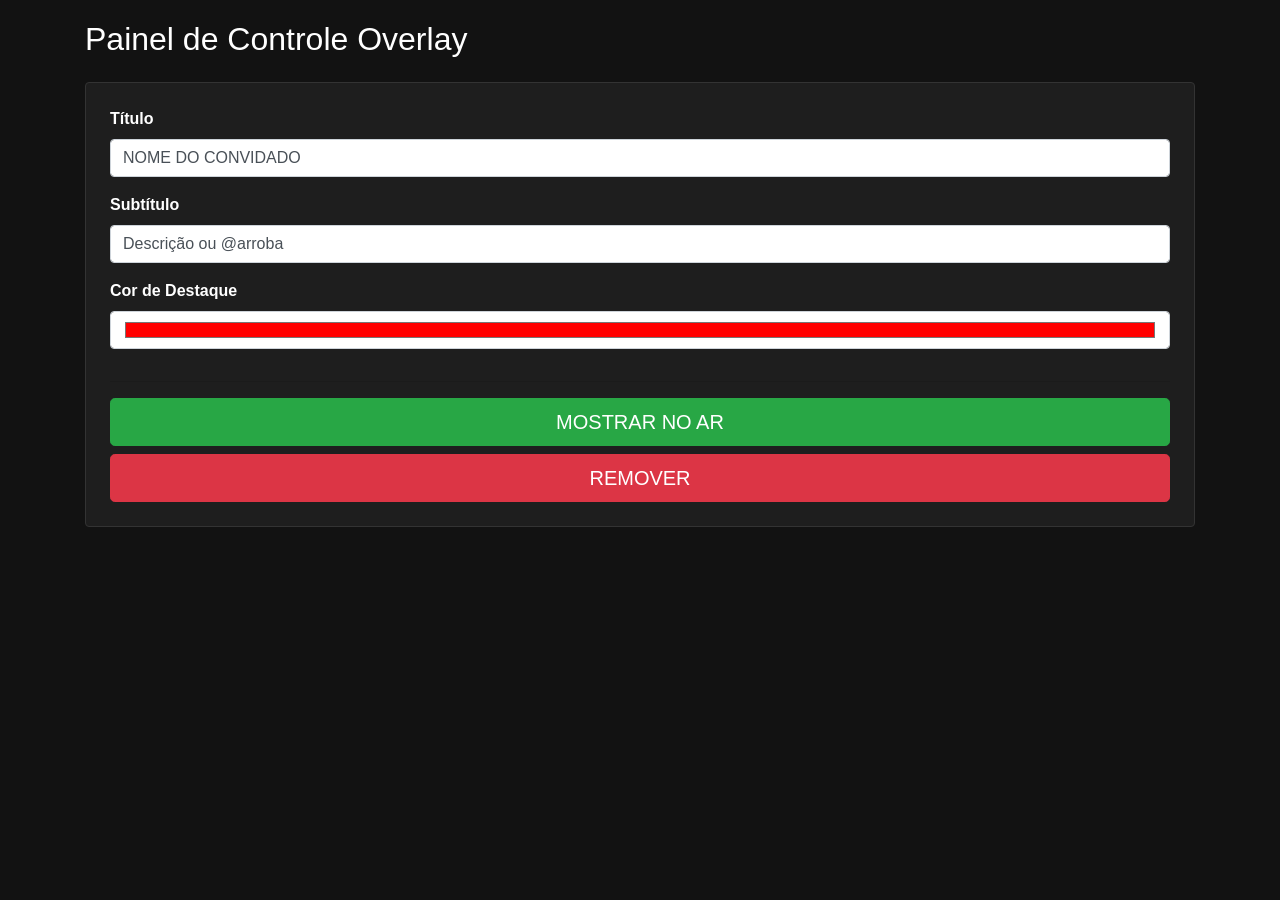
==== index.html @ bfc61b53 "Rename control.html to index.html" ====
<!DOCTYPE html>
<html lang="pt-br">
<head>
    <meta charset="UTF-8">
    <link rel="stylesheet" href="https://cdnjs.cloudflare.com/ajax/libs/twitter-bootstrap/4.5.3/css/bootstrap.min.css">
    <style>
        body { background: #121212; color: white; padding: 20px; }
        .card { background: #1e1e1e; border: 1px solid #333; }
        label { font-weight: bold; }
    </style>
</head>
<body>
    <div class="container">
        <h2 class="mb-4">Painel de Controle Overlay</h2>
        
        <div class="card p-4">
            <div class="form-group">
                <label>Título</label>
                <input type="text" id="title" class="form-control" value="NOME DO CONVIDADO">
            </div>
            <div class="form-group">
                <label>Subtítulo</label>
                <input type="text" id="subtitle" class="form-control" value="Descrição ou @arroba">
            </div>
            <div class="form-group">
                <label>Cor de Destaque</label>
                <input type="color" id="color" class="form-control" value="#ff0000">
            </div>
            <hr>
            <button class="btn btn-success btn-lg btn-block" onclick="sendData(true)">MOSTRAR NO AR</button>
            <button class="btn btn-danger btn-lg btn-block" onclick="sendData(false)">REMOVER</button>
        </div>
    </div>

    <script>
        function sendData(isVisible) {
            const data = {
                title: document.getElementById('title').value,
                subtitle: document.getElementById('subtitle').value,
                color: document.getElementById('color').value,
                visible: isVisible
            };
            localStorage.setItem('overlayData', JSON.stringify(data));
        }
    </script>
</body>
</html>
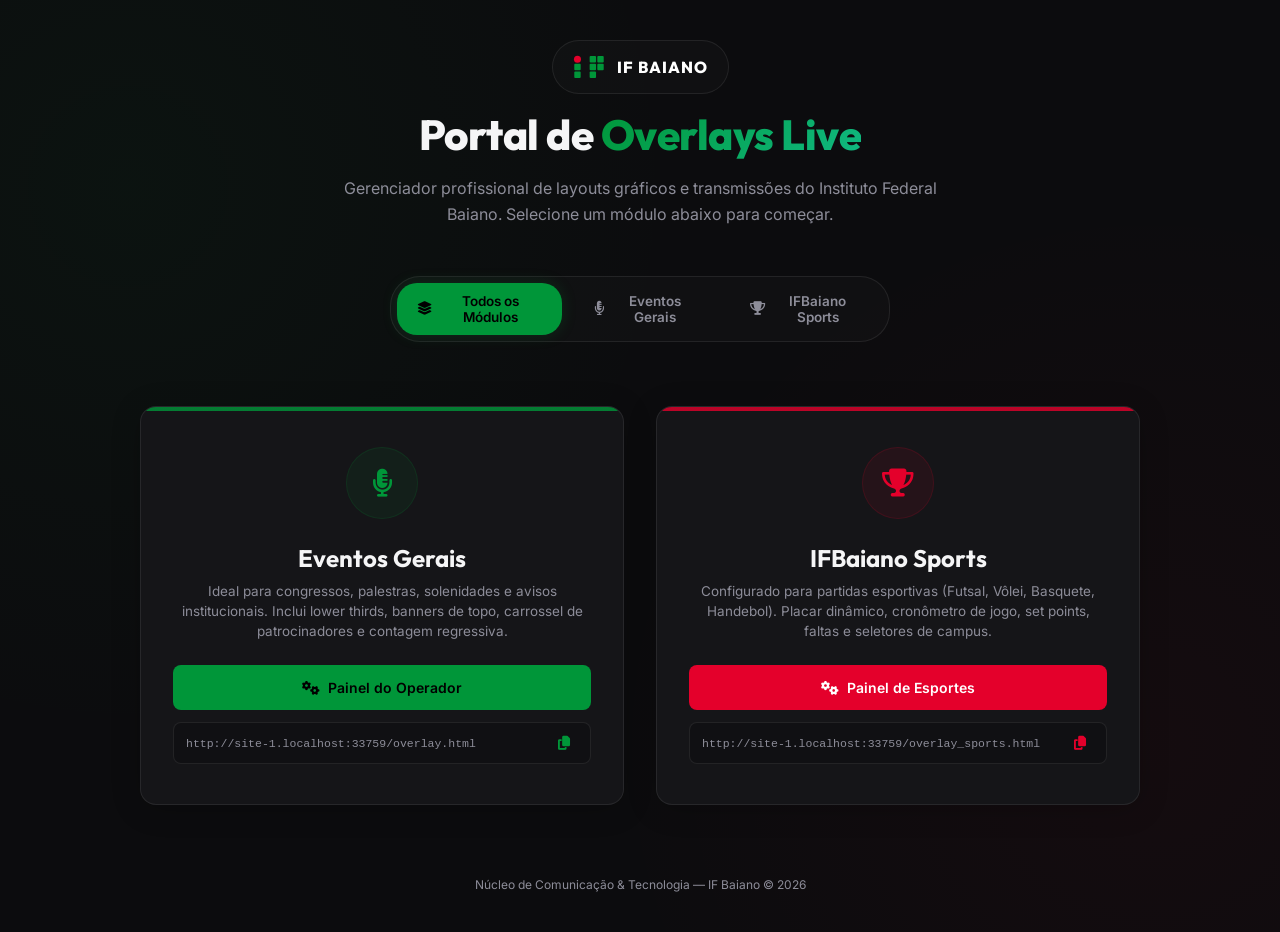
==== commit 7d9ba683: "att" ====
--- a/index.html
+++ b/index.html
@@ -1,47 +1,475 @@
 <!DOCTYPE html>
-<html lang="pt-br">
+<html lang="pt-BR">
 <head>
-    <meta charset="UTF-8">
-    <link rel="stylesheet" href="https://cdnjs.cloudflare.com/ajax/libs/twitter-bootstrap/4.5.3/css/bootstrap.min.css">
-    <style>
-        body { background: #121212; color: white; padding: 20px; }
-        .card { background: #1e1e1e; border: 1px solid #333; }
-        label { font-weight: bold; }
-    </style>
+  <meta charset="UTF-8">
+  <meta name="viewport" content="width=device-width, initial-scale=1.0">
+  <title>Portal de Overlays Live — IF Baiano</title>
+  <!-- Google Fonts: Inter & Outfit -->
+  <link rel="preconnect" href="https://fonts.googleapis.com">
+  <link rel="preconnect" href="https://fonts.gstatic.com" crossorigin>
+  <link href="https://fonts.googleapis.com/css2?family=Inter:wght@300;400;500;600;700&family=Outfit:wght@400;600;700;800&display=swap" rel="stylesheet">
+  <!-- FontAwesome Icons -->
+  <link rel="stylesheet" href="https://cdnjs.cloudflare.com/ajax/libs/font-awesome/6.4.0/css/all.min.css">
+  <style>
+    :root {
+      --font-body: 'Inter', sans-serif;
+      --font-display: 'Outfit', sans-serif;
+      --bg-app: #0c0c0e;
+      --bg-card: #151518;
+      --color-green: #009639;
+      --color-red: #e4002b;
+      --border-color: rgba(255, 255, 255, 0.08);
+      --text-primary: #f5f5f6;
+      --text-muted: #8d8d99;
+      --transition: 0.3s cubic-bezier(0.4, 0, 0.2, 1);
+    }
+
+    * {
+      box-sizing: border-box;
+      margin: 0;
+      padding: 0;
+    }
+
+    body {
+      font-family: var(--font-body);
+      background-color: var(--bg-app);
+      color: var(--text-primary);
+      min-height: 100vh;
+      display: flex;
+      flex-direction: column;
+      align-items: center;
+      justify-content: center;
+      padding: 40px 20px;
+      background-image: radial-gradient(circle at 10% 20%, rgba(0, 150, 57, 0.05) 0%, transparent 40%),
+                        radial-gradient(circle at 90% 80%, rgba(228, 0, 43, 0.04) 0%, transparent 40%);
+    }
+
+    .container {
+      max-width: 1000px;
+      width: 100%;
+      text-align: center;
+      display: flex;
+      flex-direction: column;
+      gap: 48px;
+    }
+
+    /* HEADER */
+    .header-section {
+      display: flex;
+      flex-direction: column;
+      align-items: center;
+      gap: 16px;
+    }
+
+    .brand-badge {
+      display: flex;
+      align-items: center;
+      gap: 12px;
+      background-color: rgba(255, 255, 255, 0.02);
+      border: 1px solid var(--border-color);
+      padding: 10px 20px;
+      border-radius: 30px;
+    }
+
+    .brand-logo-svg {
+      width: 32px;
+      height: 32px;
+    }
+
+    .brand-badge span {
+      font-family: var(--font-display);
+      font-size: 16px;
+      font-weight: 800;
+      text-transform: uppercase;
+      letter-spacing: 1px;
+      color: #fff;
+    }
+
+    .header-section h1 {
+      font-family: var(--font-display);
+      font-size: 42px;
+      font-weight: 800;
+      letter-spacing: -0.5px;
+      line-height: 1.2;
+    }
+
+    .header-section h1 span {
+      background: linear-gradient(135deg, var(--color-green) 0%, #10b981 100%);
+      -webkit-background-clip: text;
+      -webkit-text-fill-color: transparent;
+    }
+
+    .header-section p {
+      font-size: 16px;
+      color: var(--text-muted);
+      max-width: 600px;
+      margin: 0 auto;
+      line-height: 1.6;
+    }
+
+    /* GRID PORTALS */
+    .portal-grid {
+      display: grid;
+      grid-template-columns: repeat(2, 1fr);
+      gap: 32px;
+    }
+
+    .portal-card {
+      background-color: var(--bg-card);
+      border: 1px solid var(--border-color);
+      border-radius: 16px;
+      padding: 40px 32px;
+      display: flex;
+      flex-direction: column;
+      align-items: center;
+      gap: 24px;
+      position: relative;
+      overflow: hidden;
+      box-shadow: 0 4px 30px rgba(0,0,0,0.2);
+      transition: var(--transition);
+    }
+
+    .portal-card::before {
+      content: '';
+      position: absolute;
+      top: 0;
+      left: 0;
+      width: 100%;
+      height: 4px;
+      background: linear-gradient(90deg, var(--color-green), var(--color-green));
+      opacity: 0.8;
+    }
+
+    .portal-card.sports::before {
+      background: linear-gradient(90deg, var(--color-red), var(--color-red));
+    }
+
+    .portal-card:hover {
+      transform: translateY(-8px);
+      border-color: rgba(0, 150, 57, 0.25);
+      box-shadow: 0 10px 40px rgba(0, 150, 57, 0.08);
+    }
+
+    .portal-card.sports:hover {
+      border-color: rgba(228, 0, 43, 0.25);
+      box-shadow: 0 10px 40px rgba(228, 0, 43, 0.08);
+    }
+
+    .icon-wrapper {
+      width: 72px;
+      height: 72px;
+      background-color: rgba(0, 150, 57, 0.08);
+      border: 1px solid rgba(0, 150, 57, 0.15);
+      border-radius: 50%;
+      display: flex;
+      align-items: center;
+      justify-content: center;
+      font-size: 28px;
+      color: var(--color-green);
+      transition: var(--transition);
+    }
+
+    .portal-card.sports .icon-wrapper {
+      background-color: rgba(228, 0, 43, 0.08);
+      border-color: rgba(228, 0, 43, 0.15);
+      color: var(--color-red);
+    }
+
+    .portal-card:hover .icon-wrapper {
+      transform: scale(1.1);
+    }
+
+    .card-info h2 {
+      font-family: var(--font-display);
+      font-size: 24px;
+      font-weight: 700;
+      margin-bottom: 8px;
+    }
+
+    .card-info p {
+      font-size: 13.5px;
+      color: var(--text-muted);
+      line-height: 1.5;
+    }
+
+    /* BUTTONS AND INPUTS */
+    .button-group {
+      display: flex;
+      flex-direction: column;
+      gap: 12px;
+      width: 100%;
+    }
+
+    .btn {
+      width: 100%;
+      padding: 14px;
+      border-radius: 8px;
+      text-decoration: none;
+      font-family: var(--font-body);
+      font-size: 14px;
+      font-weight: 600;
+      display: flex;
+      align-items: center;
+      justify-content: center;
+      gap: 8px;
+      cursor: pointer;
+      transition: var(--transition);
+    }
+
+    .btn-primary {
+      background-color: var(--color-green);
+      color: #000;
+      border: none;
+    }
+
+    .btn-primary:hover {
+      opacity: 0.9;
+      box-shadow: 0 0 15px rgba(0, 150, 57, 0.3);
+    }
+
+    .portal-card.sports .btn-primary {
+      background-color: var(--color-red);
+      color: #fff;
+    }
+
+    .portal-card.sports .btn-primary:hover {
+      box-shadow: 0 0 15px rgba(228, 0, 43, 0.3);
+    }
+
+    .obs-link-box {
+      width: 100%;
+      background-color: rgba(0, 0, 0, 0.2);
+      border: 1px solid var(--border-color);
+      border-radius: 8px;
+      padding: 8px 12px;
+      display: flex;
+      align-items: center;
+      justify-content: space-between;
+      gap: 10px;
+    }
+
+    .obs-link-box span {
+      font-family: monospace;
+      font-size: 11.5px;
+      color: var(--text-muted);
+      white-space: nowrap;
+      overflow: hidden;
+      text-overflow: ellipsis;
+      flex: 1;
+      text-align: left;
+    }
+
+    .copy-btn {
+      background: transparent;
+      border: none;
+      color: var(--color-green);
+      cursor: pointer;
+      font-size: 14px;
+      padding: 4px 8px;
+      transition: var(--transition);
+    }
+
+    .portal-card.sports .copy-btn {
+      color: var(--color-red);
+    }
+
+    .copy-btn:hover {
+      transform: scale(1.1);
+    }
+
+    .footer {
+      font-size: 12px;
+      color: var(--text-muted);
+      margin-top: 24px;
+    }
+
+    @media (max-width: 768px) {
+      .portal-grid {
+        grid-template-columns: 1fr;
+        gap: 24px;
+      }
+      .header-section h1 {
+        font-size: 32px;
+      }
+    }
+
+    /* TABS SYSTEM */
+    .tabs-container {
+      display: flex;
+      justify-content: center;
+      gap: 12px;
+      background-color: rgba(255, 255, 255, 0.02);
+      border: 1px solid var(--border-color);
+      padding: 6px;
+      border-radius: 30px;
+      max-width: 500px;
+      margin: 0 auto 16px auto;
+    }
+
+    .tab-btn {
+      background: transparent;
+      border: none;
+      color: var(--text-muted);
+      padding: 10px 20px;
+      border-radius: 20px;
+      font-family: var(--font-body);
+      font-size: 13.5px;
+      font-weight: 600;
+      cursor: pointer;
+      transition: var(--transition);
+      display: flex;
+      align-items: center;
+      gap: 8px;
+    }
+
+    .tab-btn:hover {
+      color: #fff;
+      background-color: rgba(255, 255, 255, 0.04);
+    }
+
+    .tab-btn.active {
+      background-color: var(--color-green);
+      color: #000;
+      box-shadow: 0 0 15px rgba(0, 150, 57, 0.2);
+    }
+    
+    .tab-btn.active.sports-tab {
+      background-color: var(--color-red);
+      color: #fff;
+      box-shadow: 0 0 15px rgba(228, 0, 43, 0.2);
+    }
+  </style>
 </head>
 <body>
-    <div class="container">
-        <h2 class="mb-4">Painel de Controle Overlay</h2>
-        
-        <div class="card p-4">
-            <div class="form-group">
-                <label>Título</label>
-                <input type="text" id="title" class="form-control" value="NOME DO CONVIDADO">
-            </div>
-            <div class="form-group">
-                <label>Subtítulo</label>
-                <input type="text" id="subtitle" class="form-control" value="Descrição ou @arroba">
-            </div>
-            <div class="form-group">
-                <label>Cor de Destaque</label>
-                <input type="color" id="color" class="form-control" value="#ff0000">
-            </div>
-            <hr>
-            <button class="btn btn-success btn-lg btn-block" onclick="sendData(true)">MOSTRAR NO AR</button>
-            <button class="btn btn-danger btn-lg btn-block" onclick="sendData(false)">REMOVER</button>
-        </div>
+  <div class="container">
+    
+    <!-- HEADER -->
+    <header class="header-section">
+      <div class="brand-badge">
+        <svg class="brand-logo-svg" viewBox="0 0 100 100">
+          <circle cx="14" cy="26" r="11" fill="#E4002B"></circle>
+          <rect x="4" y="40" width="20" height="20" rx="3" fill="#009639"></rect>
+          <rect x="4" y="64" width="20" height="20" rx="3" fill="#009639"></rect>
+          <rect x="52" y="16" width="20" height="20" rx="3" fill="#009639"></rect>
+          <rect x="52" y="40" width="20" height="20" rx="3" fill="#009639"></rect>
+          <rect x="52" y="64" width="20" height="20" rx="3" fill="#009639"></rect>
+          <rect x="76" y="16" width="20" height="20" rx="3" fill="#009639"></rect>
+          <rect x="76" y="40" width="20" height="20" rx="3" fill="#009639"></rect>
+        </svg>
+        <span>IF Baiano</span>
+      </div>
+      <h1>Portal de <span>Overlays Live</span></h1>
+      <p>Gerenciador profissional de layouts gráficos e transmissões do Instituto Federal Baiano. Selecione um módulo abaixo para começar.</p>
+    </header>
+
+    <!-- TABS SELECTOR -->
+    <div class="tabs-container">
+      <button class="tab-btn active" id="tab-all" onclick="switchHubTab('all')">
+        <i class="fa-solid fa-layer-group"></i> Todos os Módulos
+      </button>
+      <button class="tab-btn" id="tab-events" onclick="switchHubTab('events')">
+        <i class="fa-solid fa-microphone-lines"></i> Eventos Gerais
+      </button>
+      <button class="tab-btn" id="tab-sports" onclick="switchHubTab('sports')">
+        <i class="fa-solid fa-trophy"></i> IFBaiano Sports
+      </button>
     </div>
 
-    <script>
-        function sendData(isVisible) {
-            const data = {
-                title: document.getElementById('title').value,
-                subtitle: document.getElementById('subtitle').value,
-                color: document.getElementById('color').value,
-                visible: isVisible
-            };
-            localStorage.setItem('overlayData', JSON.stringify(data));
+    <!-- GRID -->
+    <div class="portal-grid">
+      
+      <!-- EVENTS PORTAL -->
+      <div class="portal-card events">
+        <div class="icon-wrapper">
+          <i class="fa-solid fa-microphone-lines"></i>
+        </div>
+        <div class="card-info">
+          <h2>Eventos Gerais</h2>
+          <p>Ideal para congressos, palestras, solenidades e avisos institucionais. Inclui lower thirds, banners de topo, carrossel de patrocinadores e contagem regressiva.</p>
+        </div>
+        <div class="button-group">
+          <a href="control.html" class="btn btn-primary">
+            <i class="fa-solid fa-gears"></i> Painel do Operador
+          </a>
+          <div class="obs-link-box">
+            <span id="url-events">http://localhost:8000/events/overlay</span>
+            <button class="copy-btn" onclick="copyUrl('url-events')" title="Copiar link para o OBS">
+              <i class="fa-solid fa-copy"></i>
+            </button>
+          </div>
+        </div>
+      </div>
+
+      <!-- SPORTS PORTAL -->
+      <div class="portal-card sports">
+        <div class="icon-wrapper">
+          <i class="fa-solid fa-trophy"></i>
+        </div>
+        <div class="card-info">
+          <h2>IFBaiano Sports</h2>
+          <p>Configurado para partidas esportivas (Futsal, Vôlei, Basquete, Handebol). Placar dinâmico, cronômetro de jogo, set points, faltas e seletores de campus.</p>
+        </div>
+        <div class="button-group">
+          <a href="control_sports.html" class="btn btn-primary">
+            <i class="fa-solid fa-gears"></i> Painel de Esportes
+          </a>
+          <div class="obs-link-box">
+            <span id="url-sports">http://localhost:8000/sports/overlay</span>
+            <button class="copy-btn" onclick="copyUrl('url-sports')" title="Copiar link para o OBS">
+              <i class="fa-solid fa-copy"></i>
+            </button>
+          </div>
+        </div>
+      </div>
+
+    </div>
+
+    <footer class="footer">
+      <p>Núcleo de Comunicação & Tecnologia — IF Baiano &copy; 2026</p>
+    </footer>
+
+  </div>
+
+  <script>
+    // Set dynamic URLs on load
+    document.addEventListener('DOMContentLoaded', () => {
+      const base = window.location.pathname.endsWith('index.html') ? window.location.pathname.replace('index.html', '') : window.location.pathname;
+      document.getElementById('url-events').textContent = `${window.location.protocol}//${window.location.host}${base}overlay.html`;
+      document.getElementById('url-sports').textContent = `${window.location.protocol}//${window.location.host}${base}overlay_sports.html`;
+    });
+
+    // Copy to clipboard
+    function copyUrl(elementId) {
+      const text = document.getElementById(elementId).textContent;
+      navigator.clipboard.writeText(text).then(() => {
+        alert("Link copiado com sucesso! Adicione no OBS como Browser Source.");
+      }).catch(err => {
+        console.error("Falha ao copiar:", err);
+      });
+    }
+
+    // Tabs switching
+    function switchHubTab(module) {
+      document.querySelectorAll('.tab-btn').forEach(btn => btn.classList.remove('active', 'sports-tab'));
+      
+      const activeBtn = document.getElementById(`tab-${module}`);
+      activeBtn.classList.add('active');
+      if (module === 'sports') {
+        activeBtn.classList.add('sports-tab');
+      }
+      
+      const cards = document.querySelectorAll('.portal-card');
+      cards.forEach(card => {
+        card.style.display = 'flex'; // Reset Display
+        if (module === 'all') {
+          // Show all
+        } else {
+          if (!card.classList.contains(module)) {
+            card.style.display = 'none';
+          }
         }
-    </script>
+      });
+    }
+  </script>
 </body>
 </html>
